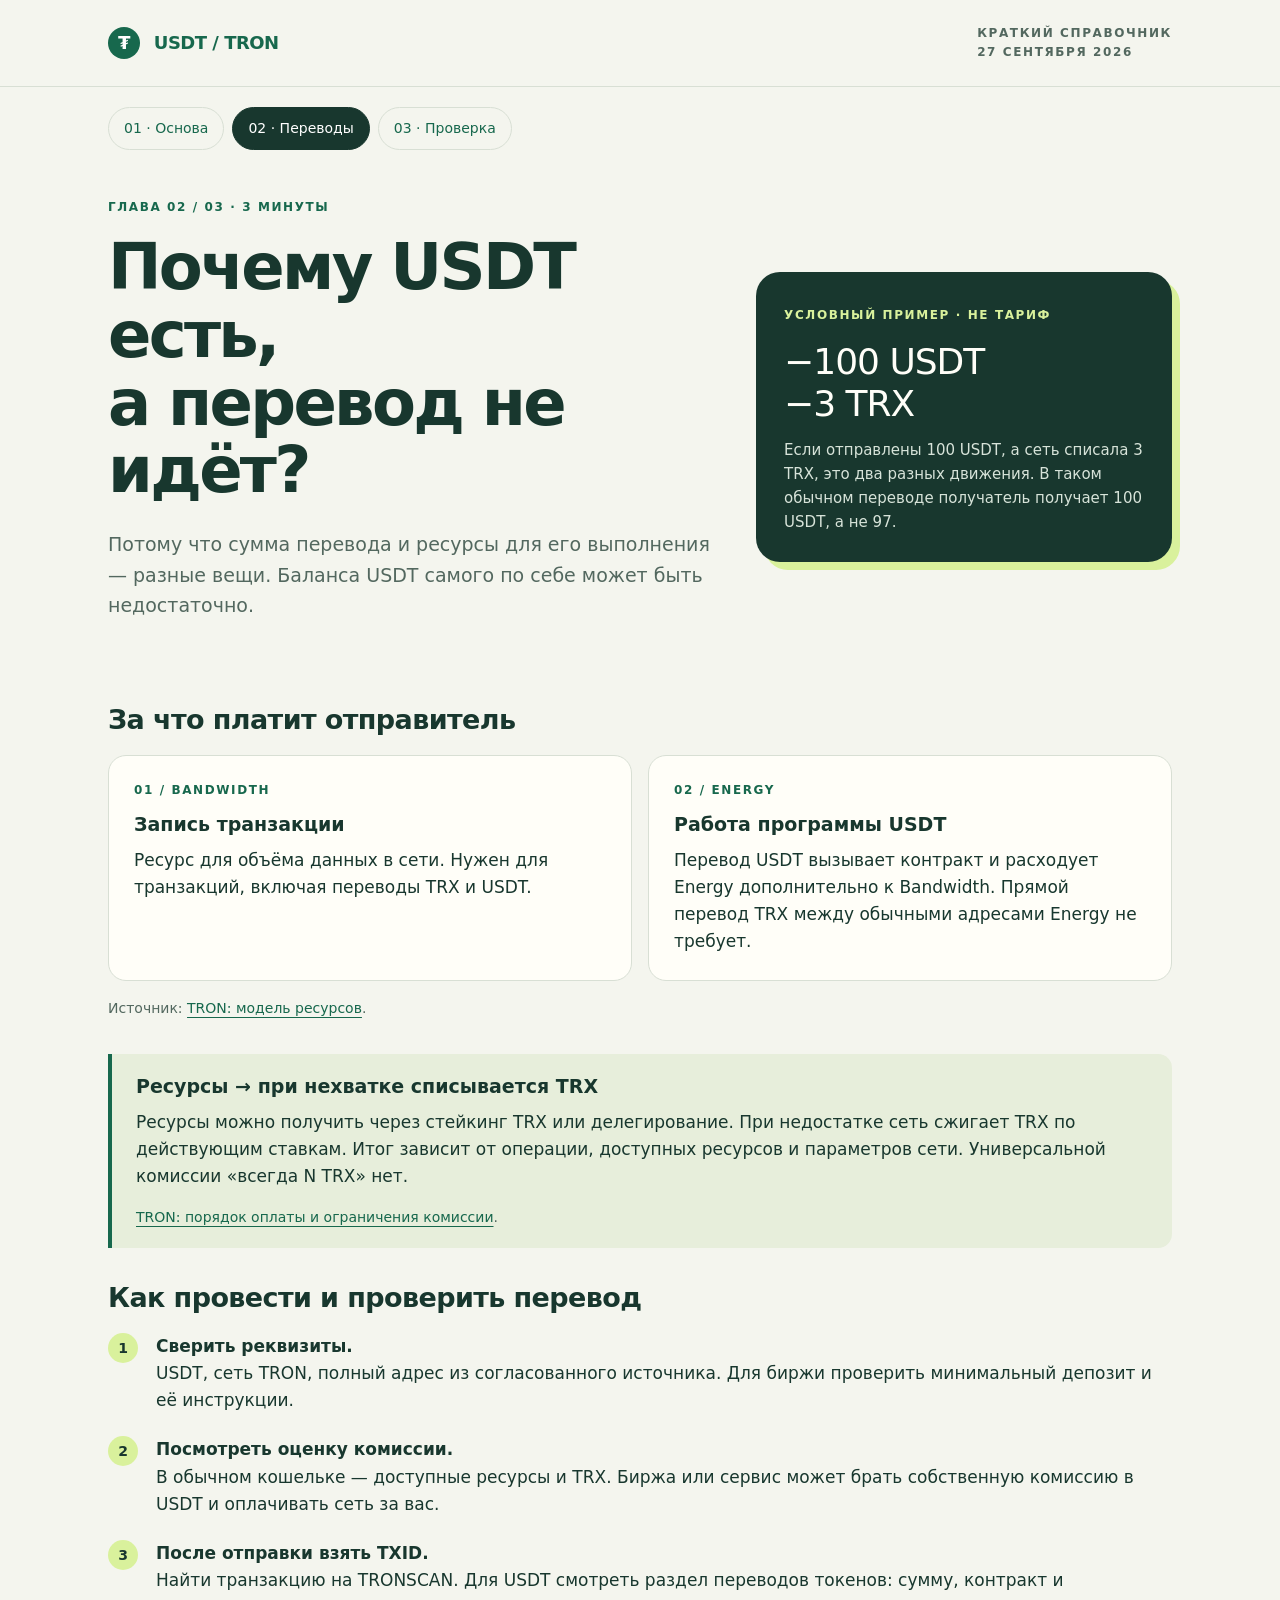
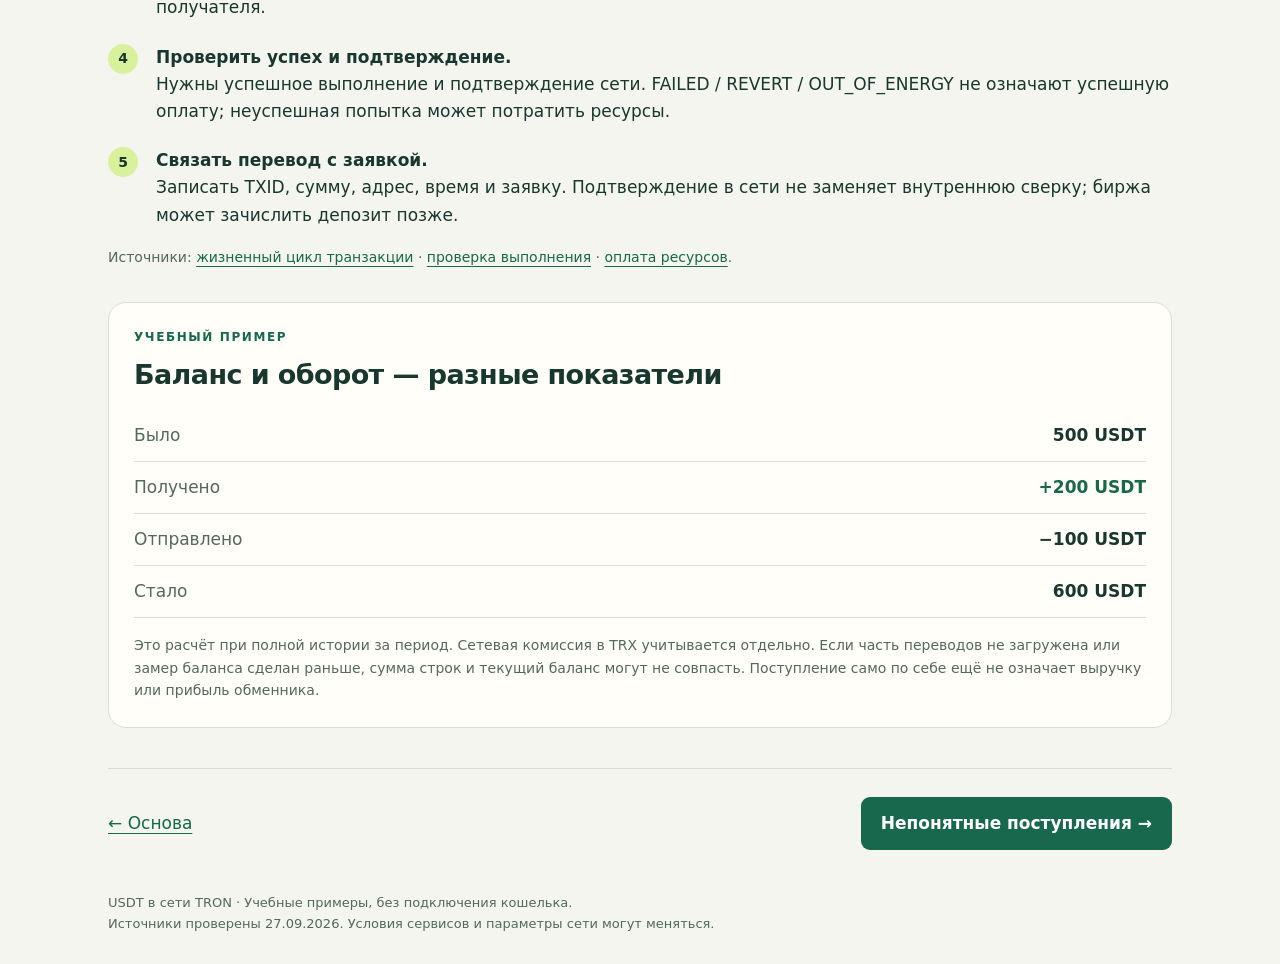
==== transfers.html @ 32b08d7f "Publish short Russian guide to USDT on TRON" ====
<!doctype html>
<html lang="ru"><head><meta charset="utf-8"><meta name="viewport" content="width=device-width,initial-scale=1"><meta name="description" content="Короткий справочник по USDT в сети TRON: переводы, комиссии, TRX и проверка непонятных поступлений."><meta name="theme-color" content="#18372e"><title>Переводы и комиссии · USDT / TRON</title><link rel="stylesheet" href="style.css"></head>
<body><a class="skip" href="#main">К содержимому</a><header><div class="wrap top"><a class="brand" href="index.html"><span>₮</span> USDT / TRON</a><span class="edition">Краткий справочник<br>27 сентября 2026</span></div></header><div class="wrap"><nav aria-label="Главы справочника"><a href="index.html">01 · Основа</a><a href="transfers.html" aria-current="page">02 · Переводы</a><a href="check.html">03 · Проверка</a></nav><main id="main"><div class="hero"><div><p class="eyebrow">Глава 02 / 03 · 3 минуты</p><h1>Почему USDT есть,<br>а перевод не идёт?</h1><p class="lead">Потому что сумма перевода и ресурсы для его выполнения — разные вещи. Баланса USDT самого по себе может быть недостаточно.</p></div><aside class="hero-card"><span class="label">Условный пример · не тариф</span><div class="big">−100 USDT<br>−3 TRX</div><p>Если отправлены 100 USDT, а сеть списала 3 TRX, это два разных движения. В таком обычном переводе получатель получает 100 USDT, а не 97.</p></aside></div><section><h2>За что платит отправитель</h2><div class="grid two"><article class="card"><span class="label">01 / Bandwidth</span><h3>Запись транзакции</h3><p>Ресурс для объёма данных в сети. Нужен для транзакций, включая переводы TRX и USDT.</p></article><article class="card"><span class="label">02 / Energy</span><h3>Работа программы USDT</h3><p>Перевод USDT вызывает контракт и расходует Energy дополнительно к Bandwidth. Прямой перевод TRX между обычными адресами Energy не требует.</p></article></div><p class="source">Источник: <a href="https://developers.tron.network/docs/resource-model">TRON: модель ресурсов</a>.</p></section>
<section class="note"><h3>Ресурсы → при нехватке списывается TRX</h3><p>Ресурсы можно получить через стейкинг TRX или делегирование. При недостатке сеть сжигает TRX по действующим ставкам. Итог зависит от операции, доступных ресурсов и параметров сети. Универсальной комиссии «всегда N TRX» нет.</p><p class="source"><a href="https://developers.tron.network/docs/paying-for-resources">TRON: порядок оплаты и ограничения комиссии</a>.</p></section>
<section><h2>Как провести и проверить перевод</h2><ol class="steps"><li><strong>Сверить реквизиты.</strong>USDT, сеть TRON, полный адрес из согласованного источника. Для биржи проверить минимальный депозит и её инструкции.</li><li><strong>Посмотреть оценку комиссии.</strong>В обычном кошельке — доступные ресурсы и TRX. Биржа или сервис может брать собственную комиссию в USDT и оплачивать сеть за вас.</li><li><strong>После отправки взять TXID.</strong>Найти транзакцию на TRONSCAN. Для USDT смотреть раздел переводов токенов: сумму, контракт и получателя.</li><li><strong>Проверить успех и подтверждение.</strong>Нужны успешное выполнение и подтверждение сети. FAILED / REVERT / OUT_OF_ENERGY не означают успешную оплату; неуспешная попытка может потратить ресурсы.</li><li><strong>Связать перевод с заявкой.</strong>Записать TXID, сумму, адрес, время и заявку. Подтверждение в сети не заменяет внутреннюю сверку; биржа может зачислить депозит позже.</li></ol><p class="source">Источники: <a href="https://developers.tron.network/docs/tron-protocol-transaction">жизненный цикл транзакции</a> · <a href="https://developers.tron.network/docs/api-signature-and-broadcast-flow">проверка выполнения</a> · <a href="https://developers.tron.network/docs/paying-for-resources">оплата ресурсов</a>.</p></section>
<section class="card"><span class="label">Учебный пример</span><h2>Баланс и оборот — разные показатели</h2><dl class="ledger"><div><dt>Было</dt><dd>500 USDT</dd></div><div><dt>Получено</dt><dd class="positive">+200 USDT</dd></div><div><dt>Отправлено</dt><dd>−100 USDT</dd></div><div><dt>Стало</dt><dd>600 USDT</dd></div></dl><p class="small" style="margin-top:16px">Это расчёт при полной истории за период. Сетевая комиссия в TRX учитывается отдельно. Если часть переводов не загружена или замер баланса сделан раньше, сумма строк и текущий баланс могут не совпасть. Поступление само по себе ещё не означает выручку или прибыль обменника.</p></section><div class="pager"><a href="index.html">← Основа</a><a class="button" href="check.html">Непонятные поступления →</a></div></main><footer>USDT в сети TRON · Учебные примеры, без подключения кошелька.<br>Источники проверены 27.09.2026. Условия сервисов и параметры сети могут меняться.</footer></div></body></html>
---- style.css ----
:root{--bg:#f4f5ee;--ink:#18372e;--muted:#53685f;--line:#d8dfd4;--green:#17684d;--paper:#fffef8;--lime:#d9f19c}*{box-sizing:border-box}html{scroll-behavior:smooth}body{margin:0;background:var(--bg);color:var(--ink);font:17px/1.6 system-ui,-apple-system,BlinkMacSystemFont,"Segoe UI",sans-serif}a{color:var(--green);text-underline-offset:4px}a:hover{text-decoration-thickness:2px}a:focus-visible,summary:focus-visible{outline:3px solid #a34517;outline-offset:5px}.skip{position:absolute;left:15px;top:-80px;background:white;padding:12px;z-index:5}.skip:focus{top:10px}.wrap{max-width:1120px;margin:auto;padding:0 28px}header{border-bottom:1px solid var(--line)}.top{display:flex;justify-content:space-between;align-items:center;padding-top:24px;padding-bottom:24px;gap:20px}.brand{font-size:18px;font-weight:800;text-decoration:none;letter-spacing:-.5px}.brand span{display:inline-grid;place-items:center;width:32px;height:32px;margin-right:8px;background:var(--green);color:white;border-radius:50%}.edition,.eyebrow,.label{font-size:12px;letter-spacing:1.6px;text-transform:uppercase;font-weight:700}.edition{color:var(--muted)}nav{display:flex;gap:8px;padding-top:20px;flex-wrap:wrap}nav a{padding:9px 15px;border:1px solid var(--line);border-radius:24px;text-decoration:none;font-size:14px}nav a[aria-current=page]{background:var(--ink);color:white;border-color:var(--ink)}.hero{padding:48px 0 34px;display:grid;grid-template-columns:1.45fr 1fr;gap:45px;align-items:center}.eyebrow{color:var(--green);margin:0 0 17px}h1{font-size:clamp(38px,5.2vw,64px);font-weight:750;line-height:1.06;letter-spacing:-2.7px;margin:0 0 24px;max-width:800px}h2{font-size:27px;line-height:1.2;letter-spacing:-.6px;margin:0 0 18px}h3{font-size:19px;line-height:1.3;margin:0 0 10px}p{margin:0 0 16px}.lead{font-size:19px;color:var(--muted);max-width:620px}.hero-card{border-radius:24px;background:var(--ink);color:#fffef8;padding:28px;box-shadow:8px 8px 0 var(--lime)}.hero-card .label{color:var(--lime)}.big{font-size:36px;line-height:1.15;letter-spacing:-1px;margin:14px 0}.hero-card p:last-child{margin:0;color:#d7e3d9;font-size:15px}.route{display:flex;align-items:center;justify-content:space-between;gap:8px;margin:25px 0 18px}.route b{padding:12px;border:1px solid #72877a;border-radius:12px;font-size:14px}.route span{color:var(--lime)}section{margin:34px 0}.grid{display:grid;grid-template-columns:repeat(3,1fr);gap:16px}.two{grid-template-columns:repeat(2,1fr)}.card{padding:25px;background:var(--paper);border:1px solid var(--line);border-radius:18px}.card p:last-child{margin:0}.card .label{display:block;color:var(--green);margin-bottom:12px}.note{background:#e7eedb;border-left:4px solid var(--green);padding:20px 24px;border-radius:0 14px 14px 0}.note p:last-child{margin:0}.contract{display:block;font:15px/1.7 ui-monospace,monospace;overflow-wrap:anywhere;background:#eaf0e2;padding:14px 16px;border-radius:10px;margin:14px 0}.small,.source{font-size:14px;color:var(--muted)}.source{margin-top:16px;margin-bottom:0}.steps{list-style:none;padding:0;counter-reset:step}.steps li{position:relative;padding:0 0 22px 48px;counter-increment:step}.steps li:before{content:counter(step);position:absolute;left:0;top:0;background:var(--lime);width:30px;height:30px;display:grid;place-items:center;border-radius:50%;font-weight:700;font-size:14px}.steps li strong{display:block}.steps li:last-child{padding-bottom:0}details{border-top:1px solid var(--line);padding:18px 0}details:last-child{border-bottom:1px solid var(--line)}summary{cursor:pointer;font-size:18px;font-weight:650;padding:3px 0}details p{margin:15px 0 0;max-width:820px}.pager{display:flex;justify-content:space-between;gap:16px;align-items:center;border-top:1px solid var(--line);padding:28px 0;margin-top:40px}.button{display:inline-block;background:var(--green);color:white;text-decoration:none;padding:13px 20px;border-radius:9px;font-weight:650}.pager .small{margin:0}footer{padding:15px 0 30px;color:var(--muted);font-size:13px}ul{padding-left:22px}.ledger{margin:16px 0 0}.ledger div{display:flex;justify-content:space-between;gap:20px;border-bottom:1px solid var(--line);padding:12px 0}.ledger dt{color:var(--muted)}.ledger dd{margin:0;font-weight:650;text-align:right}.positive{color:var(--green)}.caution{background:#f7ecdb;border-color:#a46b27}.pill{display:inline-block;background:var(--lime);border-radius:16px;padding:3px 10px;color:var(--ink);font-size:12px;font-weight:700;margin-bottom:12px}
@media(max-width:720px){.wrap{padding:0 20px}.edition{font-size:10px;letter-spacing:1px}.top{gap:10px}.hero{grid-template-columns:1fr;gap:25px;padding-top:32px}.hero-card{margin-right:8px}.grid,.two{grid-template-columns:1fr}h1{letter-spacing:-1.5px}nav{gap:6px}nav a{padding:8px 12px;font-size:12px}.card{padding:21px}.pager{align-items:flex-start;flex-direction:column}section{margin:28px 0}}@media(prefers-reduced-motion:reduce){html{scroll-behavior:auto}}@media print{body{background:white;font-size:12px}.wrap{max-width:none}.skip,nav,.pager{display:none}.hero{padding-top:20px}h1{font-size:36px}.hero-card{box-shadow:none}.card{break-inside:avoid}a{color:inherit}details{display:block}details::details-content{content-visibility:visible}}
.hero>*{min-width:0}@media(max-width:720px){.route{gap:4px}.route b{padding:9px 6px;font-size:11px}.route span{font-size:13px}}
@media(min-width:721px) and (max-width:1000px){.hero{grid-template-columns:1fr}.hero-card{max-width:600px}.grid{grid-template-columns:1fr}.grid.two{grid-template-columns:repeat(2,minmax(0,1fr))}}
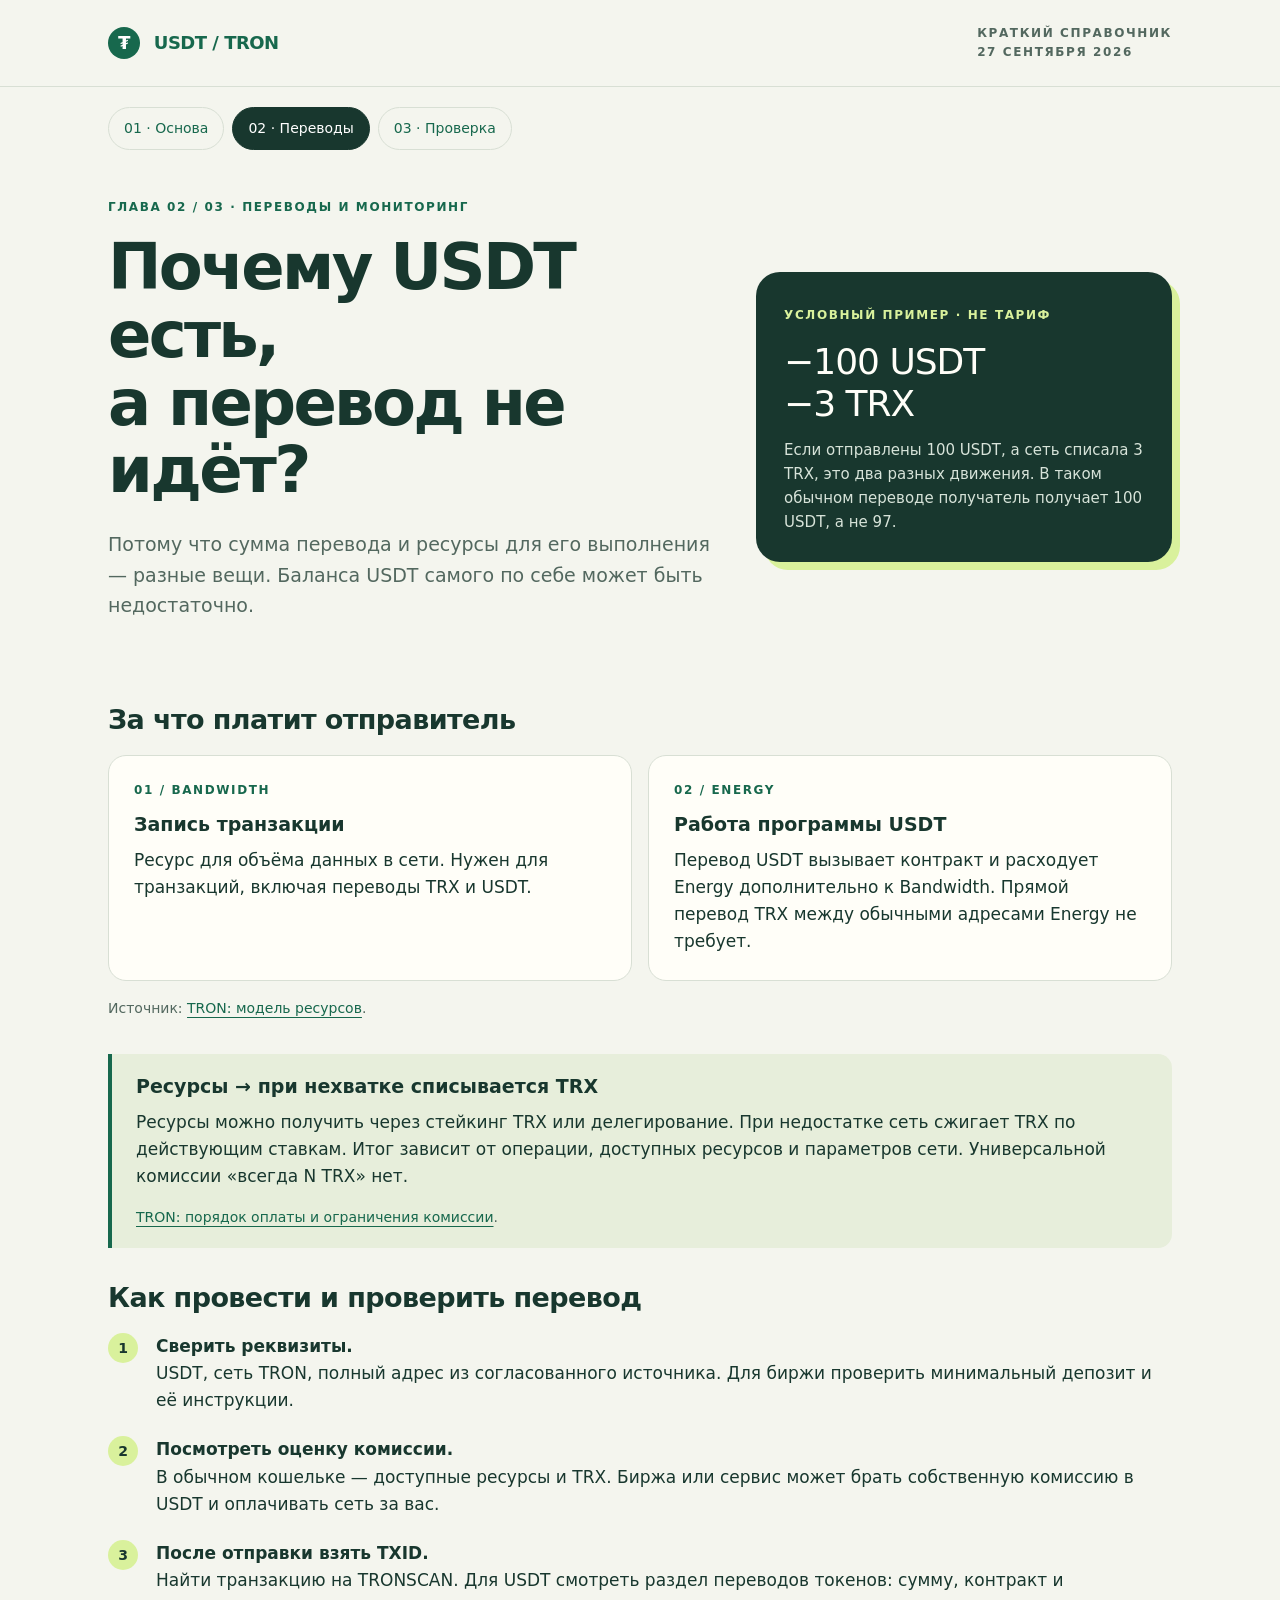
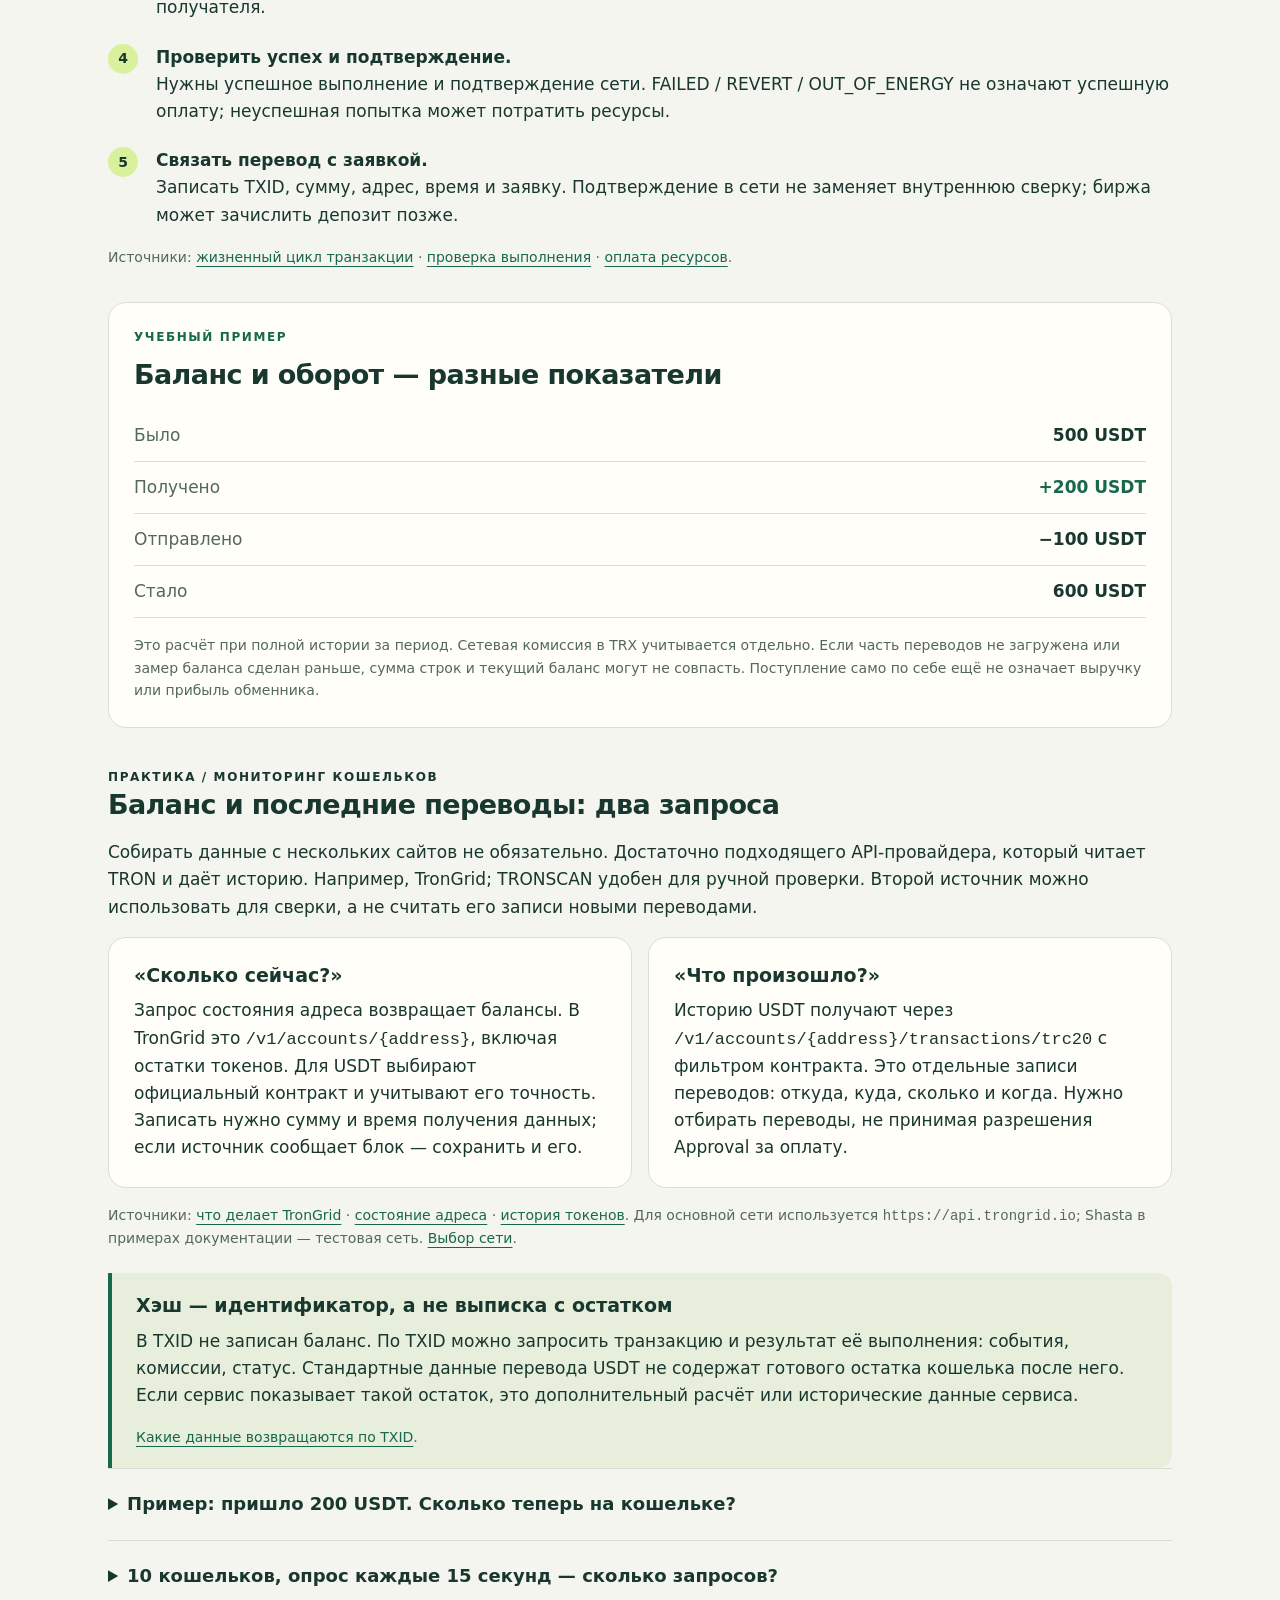
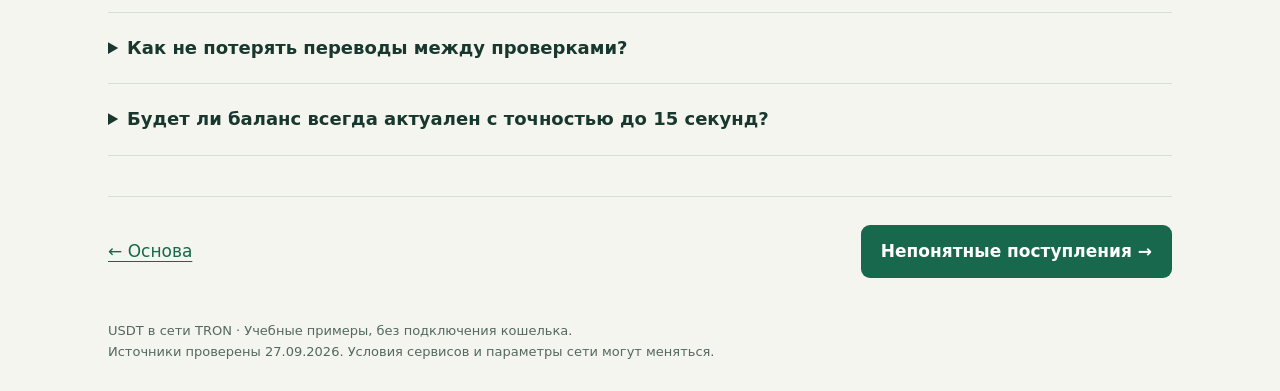
==== commit ccbd1680: "Explain balance snapshots, transaction history and polling costs" ====
--- a/transfers.html
+++ b/transfers.html
@@ -1,6 +1,22 @@
 <!doctype html>
 <html lang="ru"><head><meta charset="utf-8"><meta name="viewport" content="width=device-width,initial-scale=1"><meta name="description" content="Короткий справочник по USDT в сети TRON: переводы, комиссии, TRX и проверка непонятных поступлений."><meta name="theme-color" content="#18372e"><title>Переводы и комиссии · USDT / TRON</title><link rel="stylesheet" href="style.css"></head>
-<body><a class="skip" href="#main">К содержимому</a><header><div class="wrap top"><a class="brand" href="index.html"><span>₮</span> USDT / TRON</a><span class="edition">Краткий справочник<br>27 сентября 2026</span></div></header><div class="wrap"><nav aria-label="Главы справочника"><a href="index.html">01 · Основа</a><a href="transfers.html" aria-current="page">02 · Переводы</a><a href="check.html">03 · Проверка</a></nav><main id="main"><div class="hero"><div><p class="eyebrow">Глава 02 / 03 · 3 минуты</p><h1>Почему USDT есть,<br>а перевод не идёт?</h1><p class="lead">Потому что сумма перевода и ресурсы для его выполнения — разные вещи. Баланса USDT самого по себе может быть недостаточно.</p></div><aside class="hero-card"><span class="label">Условный пример · не тариф</span><div class="big">−100 USDT<br>−3 TRX</div><p>Если отправлены 100 USDT, а сеть списала 3 TRX, это два разных движения. В таком обычном переводе получатель получает 100 USDT, а не 97.</p></aside></div><section><h2>За что платит отправитель</h2><div class="grid two"><article class="card"><span class="label">01 / Bandwidth</span><h3>Запись транзакции</h3><p>Ресурс для объёма данных в сети. Нужен для транзакций, включая переводы TRX и USDT.</p></article><article class="card"><span class="label">02 / Energy</span><h3>Работа программы USDT</h3><p>Перевод USDT вызывает контракт и расходует Energy дополнительно к Bandwidth. Прямой перевод TRX между обычными адресами Energy не требует.</p></article></div><p class="source">Источник: <a href="https://developers.tron.network/docs/resource-model">TRON: модель ресурсов</a>.</p></section>
+<body><a class="skip" href="#main">К содержимому</a><header><div class="wrap top"><a class="brand" href="index.html"><span>₮</span> USDT / TRON</a><span class="edition">Краткий справочник<br>27 сентября 2026</span></div></header><div class="wrap"><nav aria-label="Главы справочника"><a href="index.html">01 · Основа</a><a href="transfers.html" aria-current="page">02 · Переводы</a><a href="check.html">03 · Проверка</a></nav><main id="main"><div class="hero"><div><p class="eyebrow">Глава 02 / 03 · переводы и мониторинг</p><h1>Почему USDT есть,<br>а перевод не идёт?</h1><p class="lead">Потому что сумма перевода и ресурсы для его выполнения — разные вещи. Баланса USDT самого по себе может быть недостаточно.</p></div><aside class="hero-card"><span class="label">Условный пример · не тариф</span><div class="big">−100 USDT<br>−3 TRX</div><p>Если отправлены 100 USDT, а сеть списала 3 TRX, это два разных движения. В таком обычном переводе получатель получает 100 USDT, а не 97.</p></aside></div><section><h2>За что платит отправитель</h2><div class="grid two"><article class="card"><span class="label">01 / Bandwidth</span><h3>Запись транзакции</h3><p>Ресурс для объёма данных в сети. Нужен для транзакций, включая переводы TRX и USDT.</p></article><article class="card"><span class="label">02 / Energy</span><h3>Работа программы USDT</h3><p>Перевод USDT вызывает контракт и расходует Energy дополнительно к Bandwidth. Прямой перевод TRX между обычными адресами Energy не требует.</p></article></div><p class="source">Источник: <a href="https://developers.tron.network/docs/resource-model">TRON: модель ресурсов</a>.</p></section>
 <section class="note"><h3>Ресурсы → при нехватке списывается TRX</h3><p>Ресурсы можно получить через стейкинг TRX или делегирование. При недостатке сеть сжигает TRX по действующим ставкам. Итог зависит от операции, доступных ресурсов и параметров сети. Универсальной комиссии «всегда N TRX» нет.</p><p class="source"><a href="https://developers.tron.network/docs/paying-for-resources">TRON: порядок оплаты и ограничения комиссии</a>.</p></section>
 <section><h2>Как провести и проверить перевод</h2><ol class="steps"><li><strong>Сверить реквизиты.</strong>USDT, сеть TRON, полный адрес из согласованного источника. Для биржи проверить минимальный депозит и её инструкции.</li><li><strong>Посмотреть оценку комиссии.</strong>В обычном кошельке — доступные ресурсы и TRX. Биржа или сервис может брать собственную комиссию в USDT и оплачивать сеть за вас.</li><li><strong>После отправки взять TXID.</strong>Найти транзакцию на TRONSCAN. Для USDT смотреть раздел переводов токенов: сумму, контракт и получателя.</li><li><strong>Проверить успех и подтверждение.</strong>Нужны успешное выполнение и подтверждение сети. FAILED / REVERT / OUT_OF_ENERGY не означают успешную оплату; неуспешная попытка может потратить ресурсы.</li><li><strong>Связать перевод с заявкой.</strong>Записать TXID, сумму, адрес, время и заявку. Подтверждение в сети не заменяет внутреннюю сверку; биржа может зачислить депозит позже.</li></ol><p class="source">Источники: <a href="https://developers.tron.network/docs/tron-protocol-transaction">жизненный цикл транзакции</a> · <a href="https://developers.tron.network/docs/api-signature-and-broadcast-flow">проверка выполнения</a> · <a href="https://developers.tron.network/docs/paying-for-resources">оплата ресурсов</a>.</p></section>
-<section class="card"><span class="label">Учебный пример</span><h2>Баланс и оборот — разные показатели</h2><dl class="ledger"><div><dt>Было</dt><dd>500 USDT</dd></div><div><dt>Получено</dt><dd class="positive">+200 USDT</dd></div><div><dt>Отправлено</dt><dd>−100 USDT</dd></div><div><dt>Стало</dt><dd>600 USDT</dd></div></dl><p class="small" style="margin-top:16px">Это расчёт при полной истории за период. Сетевая комиссия в TRX учитывается отдельно. Если часть переводов не загружена или замер баланса сделан раньше, сумма строк и текущий баланс могут не совпасть. Поступление само по себе ещё не означает выручку или прибыль обменника.</p></section><div class="pager"><a href="index.html">← Основа</a><a class="button" href="check.html">Непонятные поступления →</a></div></main><footer>USDT в сети TRON · Учебные примеры, без подключения кошелька.<br>Источники проверены 27.09.2026. Условия сервисов и параметры сети могут меняться.</footer></div></body></html>+<section class="card"><span class="label">Учебный пример</span><h2>Баланс и оборот — разные показатели</h2><dl class="ledger"><div><dt>Было</dt><dd>500 USDT</dd></div><div><dt>Получено</dt><dd class="positive">+200 USDT</dd></div><div><dt>Отправлено</dt><dd>−100 USDT</dd></div><div><dt>Стало</dt><dd>600 USDT</dd></div></dl><p class="small" style="margin-top:16px">Это расчёт при полной истории за период. Сетевая комиссия в TRX учитывается отдельно. Если часть переводов не загружена или замер баланса сделан раньше, сумма строк и текущий баланс могут не совпасть. Поступление само по себе ещё не означает выручку или прибыль обменника.</p></section>
+<section id="monitoring">
+<span class="label">Практика / мониторинг кошельков</span>
+<h2>Баланс и последние переводы: два запроса</h2>
+<p>Собирать данные с нескольких сайтов не обязательно. Достаточно подходящего API-провайдера, который читает TRON и даёт историю. Например, TronGrid; TRONSCAN удобен для ручной проверки. Второй источник можно использовать для сверки, а не считать его записи новыми переводами.</p>
+<div class="grid two">
+<article class="card"><h3>«Сколько сейчас?»</h3><p>Запрос состояния адреса возвращает балансы. В TronGrid это <code>/v1/accounts/{address}</code>, включая остатки токенов. Для USDT выбирают официальный контракт и учитывают его точность. Записать нужно сумму и время получения данных; если источник сообщает блок — сохранить и его.</p></article>
+<article class="card"><h3>«Что произошло?»</h3><p>Историю USDT получают через <code>/v1/accounts/{address}/transactions/trc20</code> с фильтром контракта. Это отдельные записи переводов: откуда, куда, сколько и когда. Нужно отбирать переводы, не принимая разрешения Approval за оплату.</p></article>
+</div>
+<p class="source">Источники: <a href="https://developers.tron.network/docs/trongrid">что делает TronGrid</a> · <a href="https://developers.tron.network/reference/get-account-info-by-address">состояние адреса</a> · <a href="https://developers.tron.network/reference/get-trc20-transaction-info-by-account-address">история токенов</a>. Для основной сети используется <code>https://api.trongrid.io</code>; Shasta в примерах документации — тестовая сеть. <a href="https://developers.tron.network/reference/select-network">Выбор сети</a>.</p>
+<div class="note" style="margin-top:24px"><h3>Хэш — идентификатор, а не выписка с остатком</h3><p>В TXID не записан баланс. По TXID можно запросить транзакцию и результат её выполнения: события, комиссии, статус. Стандартные данные перевода USDT не содержат готового остатка кошелька после него. Если сервис показывает такой остаток, это дополнительный расчёт или исторические данные сервиса.</p><p class="source"><a href="https://developers.tron.network/reference/gettransactioninfobyid">Какие данные возвращаются по TXID</a>.</p></div>
+<details><summary>Пример: пришло 200 USDT. Сколько теперь на кошельке?</summary><p>В записи перевода видно поступление 200 USDT. Этого недостаточно для ответа: до него могло быть 0, 500 или 10 000 USDT. Отдельный запрос баланса может показать 700 USDT на момент чтения. Но это не обязательно остаток сразу после того перевода: между операцией и запросом могли пройти другие платежи.</p><p>Чтобы знать остаток <strong>после каждой операции</strong>, нужны историческое состояние или проверенный начальный баланс и полная последовательность движений одного актива. Даже замер каждые 15 секунд не даёт остаток после каждой операции, если между замерами их несколько.</p></details>
+<details><summary>10 кошельков, опрос каждые 15 секунд — сколько запросов?</summary><p>В упрощённой схеме на каждый кошелёк делаем один запрос баланса и один запрос истории USDT. За цикл: 10 × 2 = 20 запросов. За минуту — 80, за сутки — <strong>115 200</strong>, в среднем около 1,33 запроса в секунду.</p><p>Это расчёт для непрерывной работы и одной страницы истории, без повторов и дополнительных проверок. История TRX, дополнительные страницы и восстановление после простоя увеличат число запросов. Достаточность тарифа проверяют по суточной квоте и ограничениям частоты; запросы лучше распределять во времени.</p><p>Вариант для сравнения: историю читать каждые 15 секунд, баланс — каждую минуту. Для тех же 10 адресов это 72 000 запросов в сутки без дополнительных вызовов. Выбор зависит от нужной свежести баланса; это пример настройки, а не уже выполненное изменение.</p><p class="source"><a href="https://developers.tron.network/reference/rate-limits">TronGrid: квоты, ограничения и повторы</a>. Конкретный лимит зависит от действующего плана.</p></details>
+<details><summary>Как не потерять переводы между проверками?</summary><p>На экране можно показывать последние 10–20 переводов. Но синхронизация должна забирать все новые записи с прошлой успешной проверки, проходить следующие страницы ответа и сохранять результат в БД без дублей. После перерыва сначала догружают пропущенный диапазон.</p><p>Полезно повторно проверять небольшой предыдущий диапазон, чтобы подхватить запоздавшие записи. При дедупликации учитывают отдельное событие: один TXID может включать несколько переводов. Не стоит искать операции только при изменении баланса: приход 100 и расход 100 оставят тот же остаток.</p><p class="source"><a href="https://developers.tron.network/reference/get-trc20-transaction-info-by-account-address">Фильтры времени, сортировка и страницы истории</a>.</p></details>
+<details><summary>Будет ли баланс всегда актуален с точностью до 15 секунд?</summary><p>Нет. 15 секунд — частота наших попыток получить данные. Есть время подтверждения сети, задержка индексации у провайдера и возможные ошибки API. Баланс и история, прочитанные последовательно, тоже могут относиться к разным моментам.</p><p>В панели стоит показывать время последнего успешного обновления и различать предварительные и подтверждённые данные. Ошибка запроса означает «не удалось обновить», а не нулевой баланс. Нулю можно доверять только после корректного ответа источника.</p><p class="source"><a href="https://developers.tron.network/docs/confirmation-semantics">TRON: подтверждение и данные индексатора</a>.</p></details>
+</section>
+<div class="pager"><a href="index.html">← Основа</a><a class="button" href="check.html">Непонятные поступления →</a></div></main><footer>USDT в сети TRON · Учебные примеры, без подключения кошелька.<br>Источники проверены 27.09.2026. Условия сервисов и параметры сети могут меняться.</footer></div></body></html>
--- a/style.css
+++ b/style.css
@@ -3,3 +3,5 @@
 @media(max-width:720px){.wrap{padding:0 20px}.edition{font-size:10px;letter-spacing:1px}.top{gap:10px}.hero{grid-template-columns:1fr;gap:25px;padding-top:32px}.hero-card{margin-right:8px}.grid,.two{grid-template-columns:1fr}h1{letter-spacing:-1.5px}nav{gap:6px}nav a{padding:8px 12px;font-size:12px}.card{padding:21px}.pager{align-items:flex-start;flex-direction:column}section{margin:28px 0}}@media(prefers-reduced-motion:reduce){html{scroll-behavior:auto}}@media print{body{background:white;font-size:12px}.wrap{max-width:none}.skip,nav,.pager{display:none}.hero{padding-top:20px}h1{font-size:36px}.hero-card{box-shadow:none}.card{break-inside:avoid}a{color:inherit}details{display:block}details::details-content{content-visibility:visible}}
 .hero>*{min-width:0}@media(max-width:720px){.route{gap:4px}.route b{padding:9px 6px;font-size:11px}.route span{font-size:13px}}
 @media(min-width:721px) and (max-width:1000px){.hero{grid-template-columns:1fr}.hero-card{max-width:600px}.grid{grid-template-columns:1fr}.grid.two{grid-template-columns:repeat(2,minmax(0,1fr))}}
+
+.card code,.source code{overflow-wrap:anywhere}
